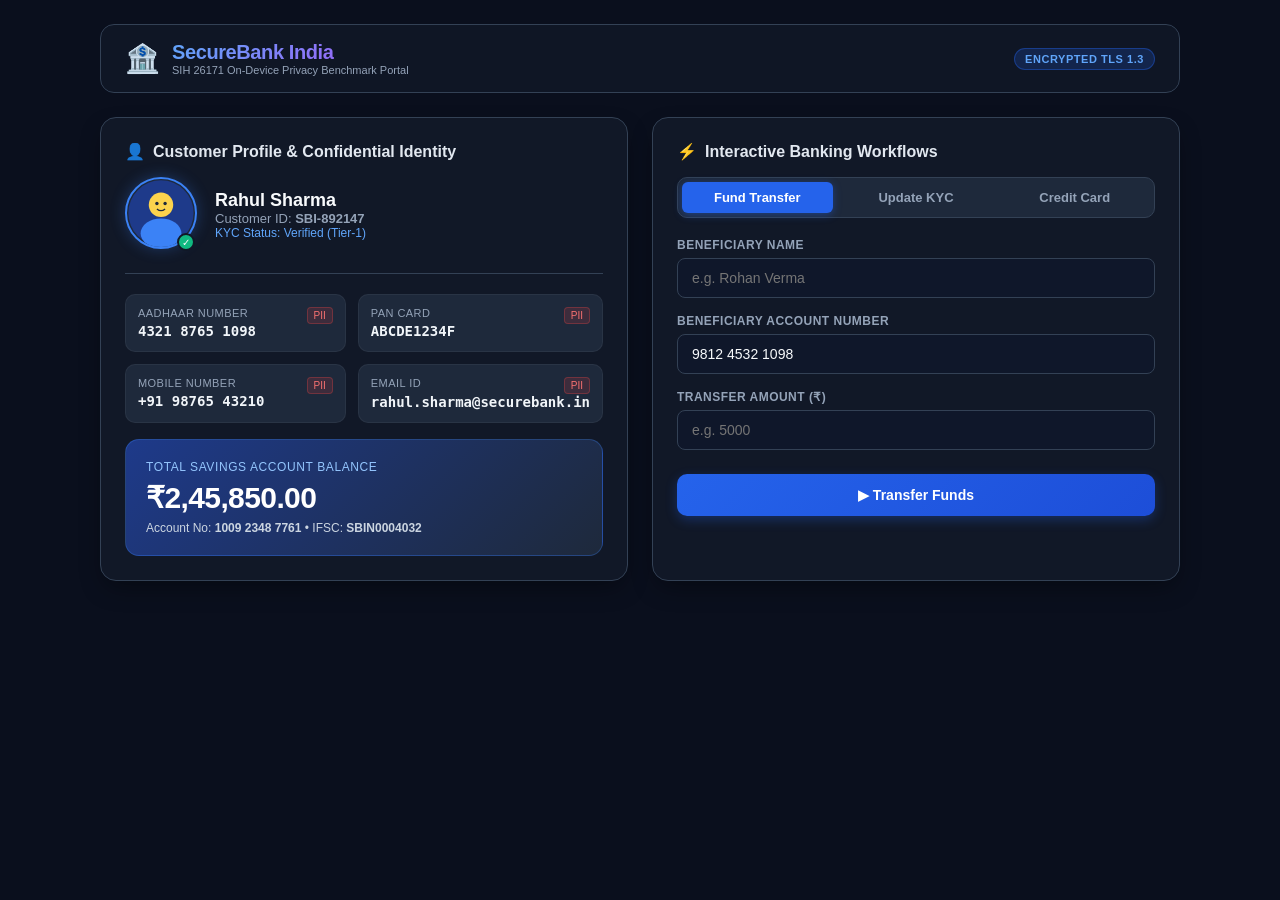
==== privacy-shield/demo-page/index.html @ 22e9a1a7 "Initial commit: Privacy-Preserving Browser Agent (SIH 26171)" ====
<!DOCTYPE html>
<html lang="en">
<head>
  <meta charset="UTF-8" />
  <meta name="viewport" content="width=device-width, initial-scale=1.0" />
  <title>SecureBank India — Internet Banking Portal</title>
  <style>
    :root {
      --bg-primary: #0a0f1d;
      --bg-surface: #111827;
      --bg-card: #1e293b;
      --bg-input: #0f172a;
      --border: #334155;
      --text-main: #f8fafc;
      --text-muted: #94a3b8;
      --accent: #2563eb;
      --accent-hover: #1d4ed8;
      --success: #10b981;
      --warning: #f59e0b;
      --danger: #ef4444;
    }

    * {
      box-sizing: border-box;
      margin: 0;
      padding: 0;
      font-family: -apple-system, BlinkMacSystemFont, "Segoe UI", Roboto, Oxygen, Ubuntu, Cantarell, sans-serif;
    }

    body {
      background-color: var(--bg-primary);
      color: var(--text-main);
      min-height: 100vh;
      display: flex;
      flex-direction: column;
      align-items: center;
      padding: 24px 16px 60px;
    }

    .navbar {
      width: 100%;
      max-width: 1080px;
      display: flex;
      justify-content: space-between;
      align-items: center;
      padding: 16px 24px;
      background: rgba(17, 24, 39, 0.85);
      backdrop-filter: blur(12px);
      border: 1px solid var(--border);
      border-radius: 14px;
      margin-bottom: 24px;
    }

    .brand {
      display: flex;
      align-items: center;
      gap: 12px;
    }

    .brand-icon {
      font-size: 28px;
    }

    .brand-name {
      font-size: 20px;
      font-weight: 800;
      letter-spacing: -0.02em;
      background: linear-gradient(135deg, #60a5fa, #a855f7);
      -webkit-background-clip: text;
      background-clip: text;
      -webkit-text-fill-color: transparent;
    }

    .nav-badge {
      font-size: 11px;
      font-weight: 700;
      background: rgba(37, 99, 235, 0.2);
      color: #60a5fa;
      padding: 4px 10px;
      border-radius: 9999px;
      border: 1px solid rgba(37, 99, 235, 0.4);
      text-transform: uppercase;
      letter-spacing: 0.05em;
    }

    .container {
      width: 100%;
      max-width: 1080px;
      display: grid;
      grid-template-columns: 1fr 1fr;
      gap: 24px;
    }

    @media (max-width: 820px) {
      .container {
        grid-template-columns: 1fr;
      }
    }

    .card {
      background: var(--bg-surface);
      border: 1px solid var(--border);
      border-radius: 16px;
      padding: 24px;
      box-shadow: 0 10px 25px -5px rgba(0, 0, 0, 0.4);
    }

    .card-title {
      font-size: 16px;
      font-weight: 700;
      margin-bottom: 16px;
      display: flex;
      align-items: center;
      gap: 8px;
      color: #e2e8f0;
    }

    /* Profile Header */
    .profile-banner {
      display: flex;
      align-items: center;
      gap: 18px;
      padding-bottom: 20px;
      margin-bottom: 20px;
      border-bottom: 1px solid var(--border);
    }

    .avatar-wrapper {
      position: relative;
    }

    .user-avatar {
      width: 72px;
      height: 72px;
      border-radius: 50%;
      object-fit: cover;
      border: 2px solid #3b82f6;
      box-shadow: 0 0 15px rgba(59, 130, 246, 0.3);
      background: #1e293b;
    }

    .verified-badge {
      position: absolute;
      bottom: 2px;
      right: 2px;
      background: #10b981;
      width: 18px;
      height: 18px;
      border-radius: 50%;
      display: flex;
      align-items: center;
      justify-content: center;
      font-size: 10px;
      border: 2px solid var(--bg-surface);
    }

    .profile-info h3 {
      font-size: 18px;
      font-weight: 700;
    }

    .profile-info p {
      font-size: 13px;
      color: var(--text-muted);
    }

    /* PII Details List */
    .pii-grid {
      display: grid;
      grid-template-columns: 1fr 1fr;
      gap: 12px;
    }

    .pii-item {
      background: var(--bg-card);
      border: 1px solid rgba(255, 255, 255, 0.05);
      border-radius: 10px;
      padding: 12px;
    }

    .pii-label {
      font-size: 11px;
      color: var(--text-muted);
      text-transform: uppercase;
      letter-spacing: 0.04em;
      margin-bottom: 4px;
    }

    .pii-value {
      font-size: 14px;
      font-weight: 600;
      color: #f1f5f9;
      font-family: ui-monospace, SFMono-Regular, Menlo, Monaco, Consolas, monospace;
    }

    .pii-tag {
      font-size: 10px;
      background: rgba(239, 68, 68, 0.15);
      color: #f87171;
      border: 1px solid rgba(239, 68, 68, 0.3);
      padding: 2px 6px;
      border-radius: 4px;
      float: right;
    }

    /* Balance Card */
    .balance-box {
      background: linear-gradient(135deg, #1e3a8a, #1e293b);
      border: 1px solid rgba(59, 130, 246, 0.3);
      border-radius: 14px;
      padding: 20px;
      margin-top: 16px;
    }

    .balance-label {
      font-size: 12px;
      color: #93c5fd;
      text-transform: uppercase;
      letter-spacing: 0.05em;
    }

    .balance-amount {
      font-size: 30px;
      font-weight: 800;
      margin: 6px 0;
      color: #ffffff;
      letter-spacing: -0.02em;
    }

    .balance-sub {
      font-size: 12px;
      color: #cbd5e1;
    }

    /* Tabs */
    .tabs-nav {
      display: flex;
      gap: 8px;
      margin-bottom: 20px;
      background: var(--bg-card);
      padding: 4px;
      border-radius: 10px;
      border: 1px solid var(--border);
    }

    .tab-btn {
      flex: 1;
      padding: 8px 12px;
      background: transparent;
      border: none;
      color: var(--text-muted);
      font-size: 13px;
      font-weight: 600;
      border-radius: 6px;
      cursor: pointer;
      transition: all 0.15s ease;
    }

    .tab-btn.active {
      background: var(--accent);
      color: #fff;
      box-shadow: 0 2px 8px rgba(37, 99, 235, 0.4);
    }

    .tab-pane {
      display: none;
    }

    .tab-pane.active {
      display: block;
    }

    /* Form Elements */
    .form-group {
      margin-bottom: 16px;
    }

    .form-group label {
      display: block;
      font-size: 12px;
      font-weight: 600;
      color: var(--text-muted);
      margin-bottom: 6px;
      text-transform: uppercase;
      letter-spacing: 0.04em;
    }

    .form-control {
      width: 100%;
      padding: 11px 14px;
      background: var(--bg-input);
      border: 1px solid var(--border);
      border-radius: 8px;
      color: var(--text-main);
      font-size: 14px;
      outline: none;
      transition: border-color 0.2s;
    }

    .form-control:focus {
      border-color: var(--accent);
      box-shadow: 0 0 0 2px rgba(37, 99, 235, 0.2);
    }

    .btn-action {
      width: 100%;
      padding: 13px;
      background: linear-gradient(135deg, var(--accent), var(--accent-hover));
      color: #fff;
      border: none;
      border-radius: 10px;
      font-size: 14px;
      font-weight: 700;
      cursor: pointer;
      transition: opacity 0.15s, transform 0.1s;
      margin-top: 8px;
      box-shadow: 0 4px 12px rgba(37, 99, 235, 0.3);
    }

    .btn-action:hover {
      opacity: 0.95;
    }

    .btn-action:active {
      transform: scale(0.99);
    }

    /* Alert Banner */
    .alert-success {
      display: none;
      padding: 12px 16px;
      background: rgba(16, 185, 129, 0.15);
      border: 1px solid rgba(16, 185, 129, 0.3);
      color: #34d399;
      border-radius: 8px;
      font-size: 13px;
      font-weight: 600;
      margin-top: 16px;
      align-items: center;
      gap: 8px;
    }

    .alert-success.visible {
      display: flex;
    }

    .card-preview {
      background: linear-gradient(135deg, #0f172a, #334155);
      border: 1px solid rgba(255, 255, 255, 0.1);
      border-radius: 12px;
      padding: 16px;
      margin-bottom: 16px;
    }

    .card-chip {
      width: 32px;
      height: 24px;
      background: #fbbf24;
      border-radius: 4px;
      margin-bottom: 12px;
    }
  </style>
</head>
<body>
  <!-- Header -->
  <header class="navbar">
    <div class="brand">
      <div class="brand-icon">🏦</div>
      <div>
        <div class="brand-name">SecureBank India</div>
        <div style="font-size: 11px; color: #94a3b8;">SIH 26171 On-Device Privacy Benchmark Portal</div>
      </div>
    </div>
    <div class="nav-badge">Encrypted TLS 1.3</div>
  </header>

  <main class="container">
    <!-- Left Column: User Profile & PII Data -->
    <section class="card">
      <div class="card-title">
        <span>👤</span> Customer Profile & Confidential Identity
      </div>

      <div class="profile-banner">
        <div class="avatar-wrapper">
          <!-- Face detection target -->
          <svg class="user-avatar" viewBox="0 0 100 100" data-face="user-avatar" aria-label="Customer Profile Face Photo">
            <circle cx="50" cy="50" r="48" fill="#1e3a8a" />
            <circle cx="50" cy="38" r="18" fill="#fcd34d" />
            <ellipse cx="50" cy="80" rx="30" ry="22" fill="#3b82f6" />
            <circle cx="44" cy="36" r="2.5" fill="#1e293b" />
            <circle cx="56" cy="36" r="2.5" fill="#1e293b" />
            <path d="M 44 44 Q 50 49 56 44" stroke="#1e293b" stroke-width="2" fill="none" />
          </svg>
          <div class="verified-badge">✓</div>
        </div>
        <div class="profile-info">
          <h3>Rahul Sharma</h3>
          <p>Customer ID: <strong>SBI-892147</strong></p>
          <p style="color: #60a5fa; font-size: 12px;">KYC Status: Verified (Tier-1)</p>
        </div>
      </div>

      <!-- PII Attributes for Testing On-Device Detection & Redaction -->
      <div class="pii-grid">
        <div class="pii-item">
          <span class="pii-tag">PII</span>
          <div class="pii-label">Aadhaar Number</div>
          <div class="pii-value" id="dispAadhaar">4321 8765 1098</div>
        </div>
        <div class="pii-item">
          <span class="pii-tag">PII</span>
          <div class="pii-label">PAN Card</div>
          <div class="pii-value" id="dispPan">ABCDE1234F</div>
        </div>
        <div class="pii-item">
          <span class="pii-tag">PII</span>
          <div class="pii-label">Mobile Number</div>
          <div class="pii-value" id="dispPhone">+91 98765 43210</div>
        </div>
        <div class="pii-item">
          <span class="pii-tag">PII</span>
          <div class="pii-label">Email ID</div>
          <div class="pii-value" id="dispEmail">rahul.sharma@securebank.in</div>
        </div>
      </div>

      <div class="balance-box">
        <div class="balance-label">Total Savings Account Balance</div>
        <div class="balance-amount" id="accountBalance">₹2,45,850.00</div>
        <div class="balance-sub">Account No: <strong>1009 2348 7761</strong> • IFSC: <strong>SBIN0004032</strong></div>
      </div>
    </section>

    <!-- Right Column: Interactive Agent Tasks -->
    <section class="card">
      <div class="card-title">
        <span>⚡</span> Interactive Banking Workflows
      </div>

      <div class="tabs-nav">
        <button id="tabTransfer" class="tab-btn active" data-tab="transfer">Fund Transfer</button>
        <button id="tabKyc" class="tab-btn" data-tab="kyc">Update KYC</button>
        <button id="tabCards" class="tab-btn" data-tab="cards">Credit Card</button>
      </div>

      <!-- Tab 1: Fund Transfer -->
      <div id="paneTransfer" class="tab-pane active">
        <div class="form-group">
          <label for="beneficiaryName">Beneficiary Name</label>
          <input type="text" id="beneficiaryName" name="beneficiaryName" class="form-control" placeholder="e.g. Rohan Verma" />
        </div>
        <div class="form-group">
          <label for="beneficiaryAcc">Beneficiary Account Number</label>
          <input type="text" id="beneficiaryAcc" name="beneficiaryAcc" class="form-control" placeholder="e.g. 9812 4532 1098" value="9812 4532 1098" />
        </div>
        <div class="form-group">
          <label for="transferAmount">Transfer Amount (₹)</label>
          <input type="number" id="transferAmount" name="transferAmount" class="form-control" placeholder="e.g. 5000" />
        </div>
        <button type="button" id="transferBtn" class="btn-action">▶ Transfer Funds</button>

        <div id="transferAlert" class="alert-success">
          <span>✓</span> Successfully transferred ₹5,000 to Rohan Verma! Ref: TXN-89218
        </div>
      </div>

      <!-- Tab 2: Update KYC -->
      <div id="paneKyc" class="tab-pane">
        <div class="form-group">
          <label for="kycAadhaar">Confirm Aadhaar Number</label>
          <input type="text" id="kycAadhaar" name="kycAadhaar" class="form-control" value="4321 8765 1098" />
        </div>
        <div class="form-group">
          <label for="kycPan">Confirm PAN Card</label>
          <input type="text" id="kycPan" name="kycPan" class="form-control" value="ABCDE1234F" />
        </div>
        <div class="form-group">
          <label for="kycPhone">Registered Mobile</label>
          <input type="tel" id="kycPhone" name="kycPhone" class="form-control" placeholder="+91 98765 43210" />
        </div>
        <button type="button" id="submitKycBtn" class="btn-action">✓ Submit KYC Verification</button>

        <div id="kycAlert" class="alert-success">
          <span>✓</span> KYC documents submitted & digitally certified!
        </div>
      </div>

      <!-- Tab 3: Credit Card -->
      <div id="paneCards" class="tab-pane">
        <div class="card-preview">
          <div class="card-chip"></div>
          <div style="font-size: 11px; color: #cbd5e1; text-transform: uppercase;">SecureBank Platinum Credit</div>
          <div style="font-size: 16px; font-weight: 700; letter-spacing: 2px; margin: 8px 0;" id="creditCardNum">
            4532 8901 2345 6789
          </div>
          <div style="display: flex; justify-content: space-between; font-size: 11px; color: #94a3b8;">
            <span>EXP: <strong>08/29</strong></span>
            <span>CVV: <strong>892</strong></span>
            <span>HOLDER: <strong>RAHUL SHARMA</strong></span>
          </div>
        </div>

        <div class="form-group">
          <label for="billAmount">Payment Amount (₹)</label>
          <input type="number" id="billAmount" name="billAmount" class="form-control" placeholder="12450" />
        </div>
        <button type="button" id="payBillBtn" class="btn-action">💳 Pay Credit Card Bill</button>

        <div id="cardAlert" class="alert-success">
          <span>✓</span> Payment processed! ₹12,450 paid towards Platinum Card.
        </div>
      </div>
    </section>
  </main>

  <script>
    // Tab switching logic
    const tabs = {
      tabTransfer: { btn: document.getElementById("tabTransfer"), pane: document.getElementById("paneTransfer") },
      tabKyc: { btn: document.getElementById("tabKyc"), pane: document.getElementById("paneKyc") },
      tabCards: { btn: document.getElementById("tabCards"), pane: document.getElementById("paneCards") }
    };

    function switchTab(targetKey) {
      Object.entries(tabs).forEach(([key, item]) => {
        if (key === targetKey) {
          item.btn.classList.add("active");
          item.pane.classList.add("active");
        } else {
          item.btn.classList.remove("active");
          item.pane.classList.remove("active");
        }
      });
    }

    tabs.tabTransfer.btn.addEventListener("click", () => switchTab("tabTransfer"));
    tabs.tabKyc.btn.addEventListener("click", () => switchTab("tabKyc"));
    tabs.tabCards.btn.addEventListener("click", () => switchTab("tabCards"));

    // Form button handlers for visual feedback
    document.getElementById("transferBtn").addEventListener("click", () => {
      const alert = document.getElementById("transferAlert");
      alert.classList.add("visible");
      const balEl = document.getElementById("accountBalance");
      balEl.textContent = "₹2,40,850.00";
    });

    document.getElementById("submitKycBtn").addEventListener("click", () => {
      const alert = document.getElementById("kycAlert");
      alert.classList.add("visible");
    });

    document.getElementById("payBillBtn").addEventListener("click", () => {
      const alert = document.getElementById("cardAlert");
      alert.classList.add("visible");
    });
  </script>
</body>
</html>
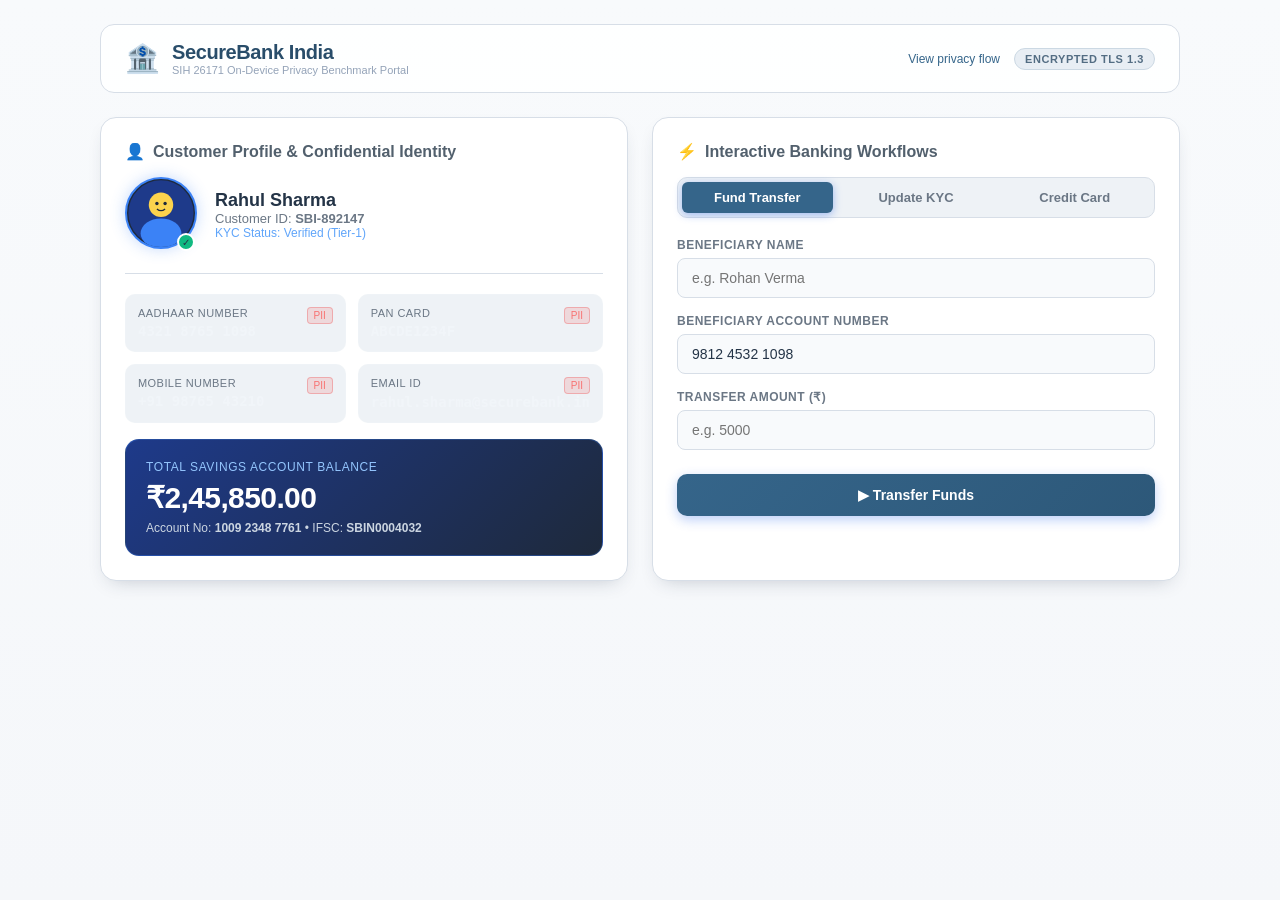
==== commit 4a7a65be: "Initial PrivacyShield project" ====
--- a/privacy-shield/demo-page/index.html
+++ b/privacy-shield/demo-page/index.html
@@ -6,29 +6,29 @@
   <title>SecureBank India — Internet Banking Portal</title>
   <style>
     :root {
-      --bg-primary: #0a0f1d;
-      --bg-surface: #111827;
-      --bg-card: #1e293b;
-      --bg-input: #0f172a;
-      --border: #334155;
-      --text-main: #f8fafc;
-      --text-muted: #94a3b8;
-      --accent: #2563eb;
-      --accent-hover: #1d4ed8;
-      --success: #10b981;
-      --warning: #f59e0b;
-      --danger: #ef4444;
+      --bg-primary: #f5f7fa;
+      --bg-surface: #ffffff;
+      --bg-card: #eef2f6;
+      --bg-input: #f8fafc;
+      --border: #d7dee7;
+      --text-main: #243447;
+      --text-muted: #6b7785;
+      --accent: #35658a;
+      --accent-hover: #2d5879;
+      --success: #4f806b;
+      --warning: #a4773d;
+      --danger: #a65b5b;
     }
 
     * {
       box-sizing: border-box;
       margin: 0;
       padding: 0;
-      font-family: -apple-system, BlinkMacSystemFont, "Segoe UI", Roboto, Oxygen, Ubuntu, Cantarell, sans-serif;
+      font-family: "Trebuchet MS", "Segoe UI", sans-serif;
     }
 
     body {
-      background-color: var(--bg-primary);
+      background: linear-gradient(180deg, #f8fafc 0%, var(--bg-primary) 100%);
       color: var(--text-main);
       min-height: 100vh;
       display: flex;
@@ -44,8 +44,7 @@
       justify-content: space-between;
       align-items: center;
       padding: 16px 24px;
-      background: rgba(17, 24, 39, 0.85);
-      backdrop-filter: blur(12px);
+      background: rgba(255, 255, 255, 0.92);
       border: 1px solid var(--border);
       border-radius: 14px;
       margin-bottom: 24px;
@@ -65,20 +64,17 @@
       font-size: 20px;
       font-weight: 800;
       letter-spacing: -0.02em;
-      background: linear-gradient(135deg, #60a5fa, #a855f7);
-      -webkit-background-clip: text;
-      background-clip: text;
-      -webkit-text-fill-color: transparent;
+      color: #294d6a;
     }
 
     .nav-badge {
       font-size: 11px;
       font-weight: 700;
-      background: rgba(37, 99, 235, 0.2);
-      color: #60a5fa;
+      background: #e8eef4;
+      color: #536d83;
       padding: 4px 10px;
       border-radius: 9999px;
-      border: 1px solid rgba(37, 99, 235, 0.4);
+      border: 1px solid #cbd8e3;
       text-transform: uppercase;
       letter-spacing: 0.05em;
     }
@@ -102,7 +98,7 @@
       border: 1px solid var(--border);
       border-radius: 16px;
       padding: 24px;
-      box-shadow: 0 10px 25px -5px rgba(0, 0, 0, 0.4);
+      box-shadow: 0 8px 20px -10px rgba(36, 52, 71, 0.28);
     }
 
     .card-title {
@@ -112,7 +108,7 @@
       display: flex;
       align-items: center;
       gap: 8px;
-      color: #e2e8f0;
+      color: #52606d;
     }
 
     /* Profile Header */
@@ -371,7 +367,10 @@
         <div style="font-size: 11px; color: #94a3b8;">SIH 26171 On-Device Privacy Benchmark Portal</div>
       </div>
     </div>
-    <div class="nav-badge">Encrypted TLS 1.3</div>
+    <div style="display: flex; align-items: center; gap: 14px;">
+      <a href="privacy-flow.html" style="color: #35658a; font-size: 12px; text-decoration: none;">View privacy flow</a>
+      <div class="nav-badge">Encrypted TLS 1.3</div>
+    </div>
   </header>
 
   <main class="container">
